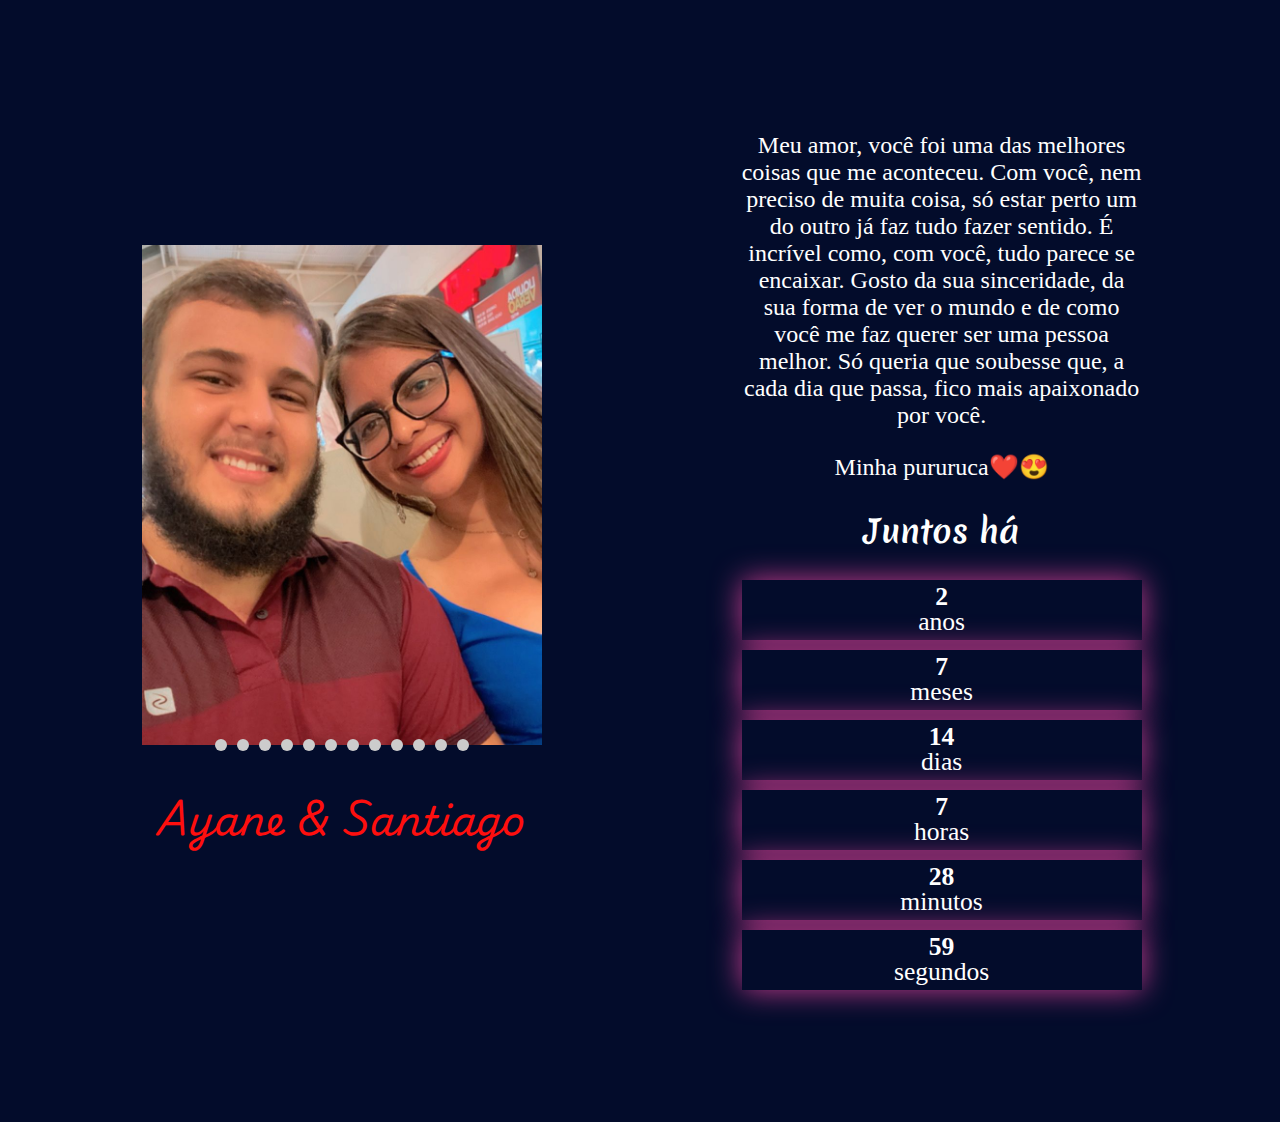
==== ayane-santiago.html @ 1ca5203e "Iserir Ayane e Santiago" ====
<!DOCTYPE html>
<html lang="en">
<head>
    <meta charset="UTF-8">
    <meta name="viewport" content="width=device-width, initial-scale=1.0">
    <title>Document</title>
    <link rel="stylesheet" href="style.css">
    <link rel="preconnect" href="https://fonts.googleapis.com">
    <link rel="preconnect" href="https://fonts.gstatic.com" crossorigin><link href="https://fonts.googleapis.com/css2?family=Merienda:wght@300..900&family=Playwrite+DK+Loopet:wght@100..400&family=Rouge+Script&display=swap" rel="stylesheet">
    <link href="https://fonts.googleapis.com/css2?family=Merienda:wght@300..900&family=Rouge+Script&display=swap" rel="stylesheet">
</head>
<body>
    <div class="container">
        <div class="carrossel-geral">
            <div class="carrossel-container">
                <div class="carrossel-imagens" id="carrosselImagens">
                    <!-- As imagens serão carregadas aqui pelo JavaScript -->
                </div>
                <button class="botao-prev" id="prevBtn"></button>
                <button class="botao-next" id="nextBtn"></button>
            </div>

            <!-- Contador de bolinhas -->
            <div class="contador" id="contador"></div>
          

            <h1>Ayane & Santiago</h1>
        </div>

        <div class="contador-container">
            <p>Meu amor, você foi uma das melhores coisas que me aconteceu. Com você, nem preciso de muita coisa, só estar perto um do outro já faz tudo fazer sentido. É incrível como, com você, tudo parece se encaixar. Gosto da sua sinceridade, da sua forma de ver o mundo e de como você me faz querer ser uma pessoa melhor. Só queria que soubesse que, a cada dia que passa, fico mais apaixonado por você.</p>
            <p>Minha pururuca❤️😍</p>
            
            <h2>Juntos há</h2>
            <p>
                <div class="valor"><span id="anos">0</span><br> anos</div>
                <div class="valor"><span id="meses">0</span><br> meses</div>
                <div class="valor"><span id="dias">0</span><br> dias</div>
                <div class="valor"><span id="horas">0</span><br> horas</div>
                <div class="valor"><span id="minutos">0</span><br> minutos</div>
                <div class="valor"><span id="segundos">0</span><br> segundos</div>
            </p>
        </div>
    </div>

    <script>
        //**************    CARROSSEL DE IMAGENS   **************\\
        // Diretório das imagens
        const diretorioImagens = 'imagens/ayane-santiago/';
        const quantidadeImagens = 12; // Quantidade de imagens no diretório

        // Função para carregar as imagens no carrossel
        function carregarImagens() {
            const carrosselImagens = document.getElementById('carrosselImagens');
            const contador = document.getElementById('contador');
            
            // Carregar as imagens
            for (let i = 1; i <= quantidadeImagens; i++) {
                const img = document.createElement('img');
                img.src = `${diretorioImagens}img${i}.jpeg`;  // Nome das imagens: img1.jpg, img2.jpg, ...
                img.alt = `Imagem ${i}`;
                carrosselImagens.appendChild(img);
            }
            
            // Clonar a primeira imagem no final para criar o loop infinito
            const primeiraImagem = carrosselImagens.firstElementChild.cloneNode();
            carrosselImagens.appendChild(primeiraImagem);
            
            // Adicionar as bolinhas de contador
            for (let i = 0; i < quantidadeImagens; i++) {
                const bolinha = document.createElement('div');
                bolinha.classList.add('bolinha');
                contador.appendChild(bolinha);
            }
        }

        // Função para mover para a próxima imagem
        let indiceAtual = 0;
        function proximaImagem() {
            const carrosselImagens = document.getElementById('carrosselImagens');
            const imagens = carrosselImagens.children;

            // Atualizar o índice, garantindo que seja circular
            indiceAtual = (indiceAtual + 1) % imagens.length;
            
            // Quando atingir a última imagem (imagem clonada), reiniciar o carrossel de forma invisível
            if (indiceAtual === imagens.length - 1) {
                setTimeout(() => {
                    carrosselImagens.style.transition = 'none'; // Desativar transição para um "salto"
                    carrosselImagens.style.transform = `translateX(0%)`; // Voltar ao início
                    indiceAtual = 0; // Reiniciar o índice
                }, 1000); // Esperar um pouco para que a transição atual termine
            } else {
                carrosselImagens.style.transition = 'transform 1s ease-in-out'; // Ativar a transição suave
            }

            // Aplicar a transição para mover para a próxima imagem
            carrosselImagens.style.transform = `translateX(-${indiceAtual * 100}%)`;

            // Atualizar as bolinhas
            atualizarBolinhas();
        }

        // Função para mover para a imagem anterior
        function imagemAnterior() {
            const carrosselImagens = document.getElementById('carrosselImagens');
            const imagens = carrosselImagens.children;

            // Atualizar o índice, garantindo que seja circular
            indiceAtual = (indiceAtual - 1 + imagens.length) % imagens.length;
            carrosselImagens.style.transform = `translateX(-${indiceAtual * 100}%)`;

            // Atualizar as bolinhas
            atualizarBolinhas();
        }

        // Atualizar as bolinhas de contador
        function atualizarBolinhas() {
            const bolinhas = document.querySelectorAll('.bolinha');
            indiceBolinha = indiceAtual - 1
            bolinhas.forEach((bolinha, index) => {
                bolinha.classList.toggle('active', index === indiceBolinha);
            });
        }

        // Navegação manual (anterior e próximo)
        document.getElementById('nextBtn').addEventListener('click', proximaImagem);
        document.getElementById('prevBtn').addEventListener('click', imagemAnterior);

        // Configurar o carrossel para avançar automaticamente a cada 3 segundos
        setInterval(proximaImagem, 3000);

        // Carregar as imagens quando a página for carregada
        window.onload = carregarImagens;

        // Função para tratar o swipe (arrastar para os lados)
        let touchStartX = 0;
        let touchEndX = 0;

        const carrosselContainer = document.querySelector('.carrossel-container');
        carrosselContainer.addEventListener('touchstart', (event) => {
            touchStartX = event.changedTouches[0].screenX;
        });

        carrosselContainer.addEventListener('touchend', (event) => {
            touchEndX = event.changedTouches[0].screenX;

            if (touchStartX - touchEndX > 50) {
                proximaImagem(); // Deslizar para a esquerda
            } else if (touchEndX - touchStartX > 50) {
                imagemAnterior(); // Deslizar para a direita
            }
        });


        //**************    CONTADOR DE TEMPO   **************\\
        // Definir a data e hora de referência (25/12/2023 15:45:32)
        const dataReferencia = new Date(2023, 11, 25, 0, 0, 0); // Meses são baseados em 0 (novembro é 11)

        // Função para atualizar o contador de tempo
        function atualizarContador() {
            const agora = new Date();
            const tempoDecorrido = agora - dataReferencia; // Em milissegundos

            // Calcular a diferença em anos, meses, dias, horas, minutos e segundos
            const anos = Math.floor(tempoDecorrido / (1000 * 60 * 60 * 24 * 365));
            const meses = Math.floor(tempoDecorrido / (1000 * 60 * 60 * 24 * 30)) % 12;
            const dias = Math.floor(tempoDecorrido / (1000 * 60 * 60 * 24)) % 30;
            const horas = Math.floor(tempoDecorrido / (1000 * 60 * 60)) % 24;
            const minutos = Math.floor(tempoDecorrido / (1000 * 60)) % 60;
            const segundos = Math.floor(tempoDecorrido / 1000) % 60;

            // Atualizar os valores nos spans
            document.getElementById("anos").textContent = anos;
            document.getElementById("meses").textContent = meses;
            document.getElementById("dias").textContent = dias;
            document.getElementById("horas").textContent = horas;
            document.getElementById("minutos").textContent = minutos;
            document.getElementById("segundos").textContent = segundos;
        }

        // Chamar a função para atualizar o contador a cada segundo
        setInterval(atualizarContador, 1000);

        // Chamar a função uma vez para garantir que os valores estejam atualizados ao carregar a página
        atualizarContador();


    </script>
</body>
</html>
---- style.css ----
body {
    width: 99%;
    padding: 100px 0px;
    background-color: #030C2B;
}

.container {
    display: grid;
    grid-template-columns: 1fr 1fr;
    margin: auto;
    min-width: 840px;
    max-width: 1200px;
    margin: auto;
}

.carrossel-geral, .contador-container {
    width: 400px;
    color: white;
    margin: auto;
}

/* Estilo básico do carrossel */

h1 {
    font-weight: bolder;
    font-size: 2.5em;
    font-family: "Playwrite DK Loopet", cursive;
    text-align: center;
    color: #FE0F0E;
}

h2 {
    font-family: "Merienda", cursive;
    font-weight: bolder;
    font-size: 2em;
    text-align: center;
}

p {
    font-size: 1.5em;
    text-align: center;
}

.carrossel-container {
    position: relative;
    width: 400px;
    height: 500px;
    margin: auto;
    overflow: hidden;
}

.carrossel-imagens {
    display: flex;
    transition: transform 1s ease-in-out;
}

.carrossel-imagens img {
    width: 100%;
    height: 100%;
    object-fit: cover;
}


/* Estilo das bolinhas de contador */
.contador {
    display: flex;
    justify-content: center;
    position: relative;
    top: -6px;
}

.bolinha {
    width: 12px;
    height: 12px;
    margin: 0 5px;
    border-radius: 50%;
    background-color: #ccc;
    transition: background-color 0.8s;
}

.bolinha.active {
    background-color: #FE0F0E;
}

.valor {
    width: 400px;
    height: 60px;
    align-items: center;
    justify-content: center;
    display: grid;
    margin: 10px auto;
    align-content: center;
    text-align: center;
    line-height: 0.5;
    font-size: 1.6em;
    background-color: #030C2B;
    color: white;
    box-shadow: 0px 0px 30px #c93c8e;
}


span {
    font-weight: bold;
}

@media screen and (max-width: 839px) {
    .container {
        display: grid;
        grid-template-columns: 1fr;
        min-width: 400px;
    }
}
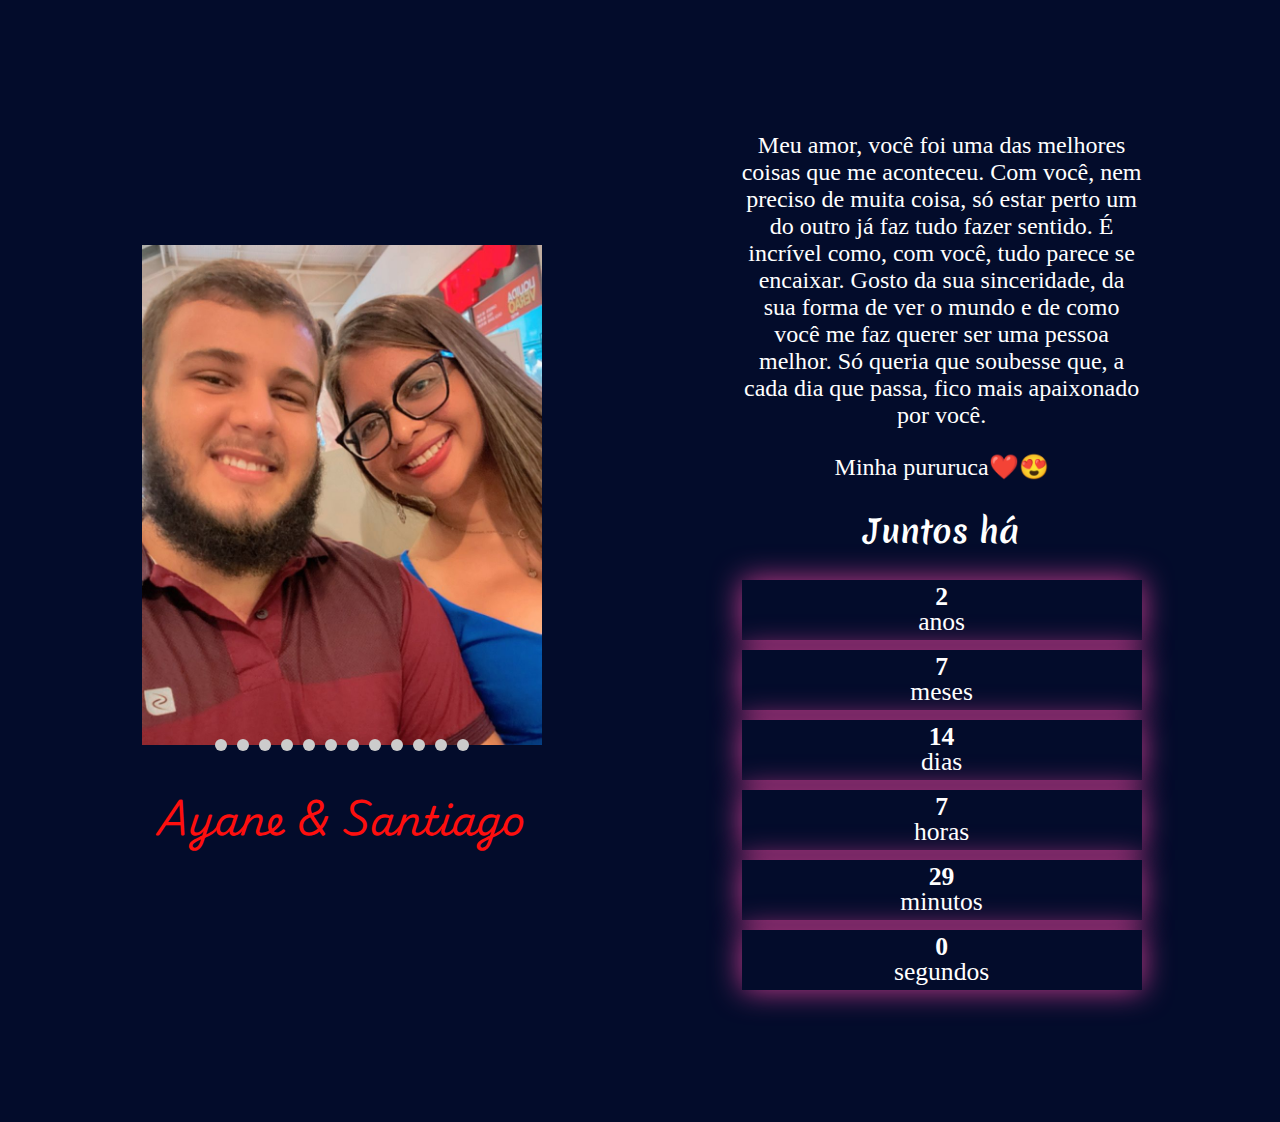
==== commit 2216e07e: "Editar Ayane e Santiago" ====
--- a/ayane-santiago.html
+++ b/ayane-santiago.html
@@ -3,7 +3,7 @@
 <head>
     <meta charset="UTF-8">
     <meta name="viewport" content="width=device-width, initial-scale=1.0">
-    <title>Document</title>
+    <title>Ayane & Santiago</title>
     <link rel="stylesheet" href="style.css">
     <link rel="preconnect" href="https://fonts.googleapis.com">
     <link rel="preconnect" href="https://fonts.gstatic.com" crossorigin><link href="https://fonts.googleapis.com/css2?family=Merienda:wght@300..900&family=Playwrite+DK+Loopet:wght@100..400&family=Rouge+Script&display=swap" rel="stylesheet">
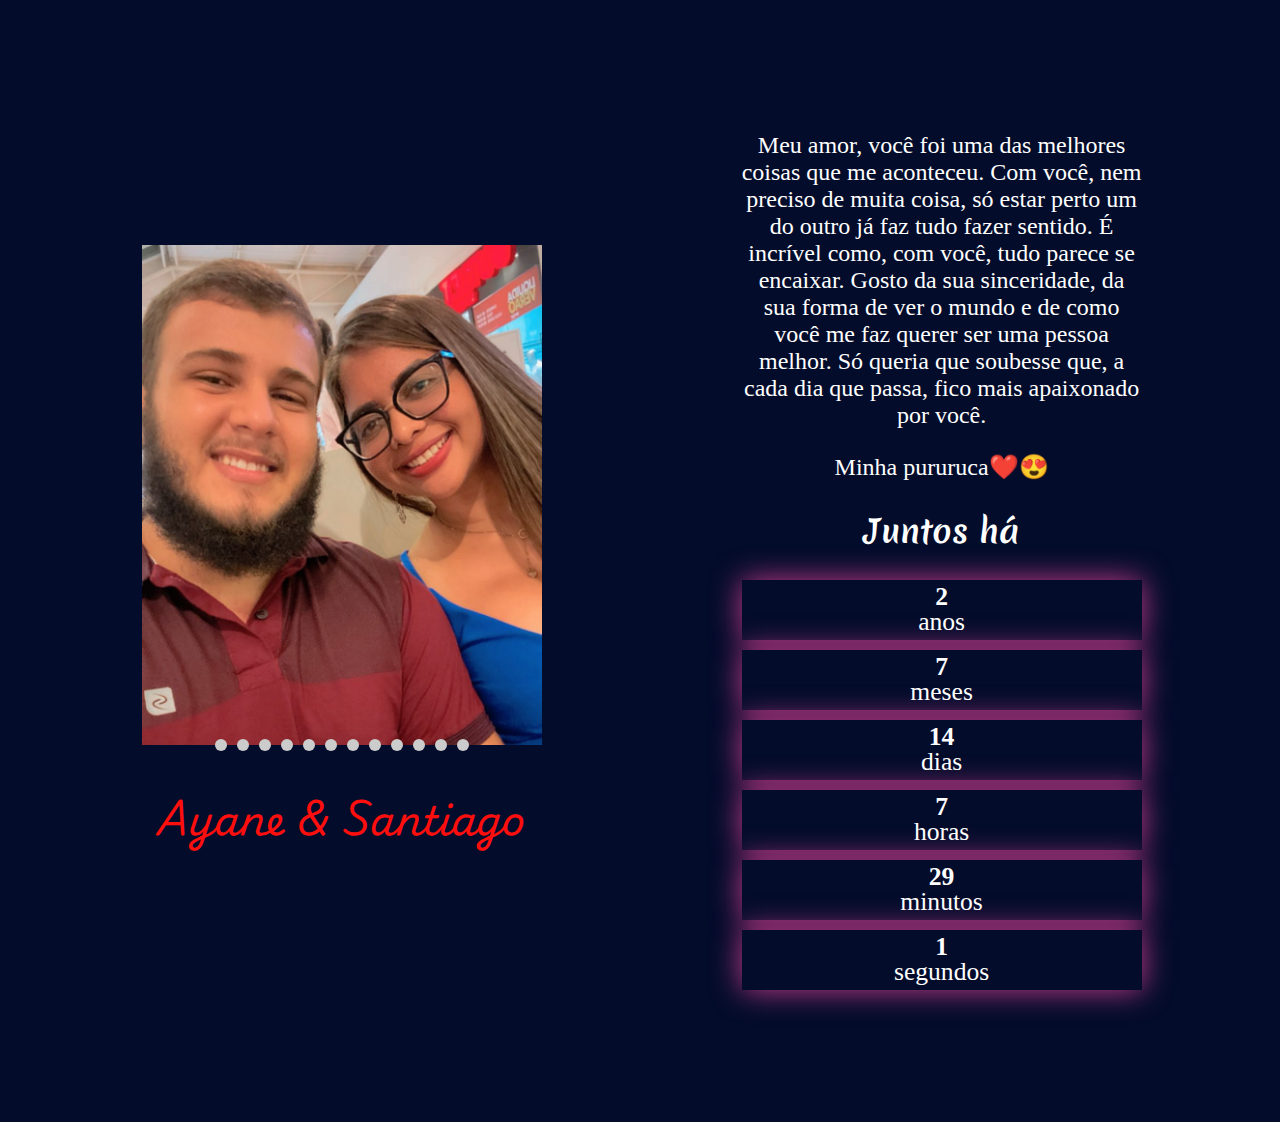
==== commit 9307c007: "Editar Ayane e Santiago" ====
--- a/ayane-santiago.html
+++ b/ayane-santiago.html
@@ -8,6 +8,7 @@
     <link rel="preconnect" href="https://fonts.googleapis.com">
     <link rel="preconnect" href="https://fonts.gstatic.com" crossorigin><link href="https://fonts.googleapis.com/css2?family=Merienda:wght@300..900&family=Playwrite+DK+Loopet:wght@100..400&family=Rouge+Script&display=swap" rel="stylesheet">
     <link href="https://fonts.googleapis.com/css2?family=Merienda:wght@300..900&family=Rouge+Script&display=swap" rel="stylesheet">
+    <link rel="shortcut icon" href="./imagens/coracao.webp" type="image/x-icon">
 </head>
 <body>
     <div class="container">
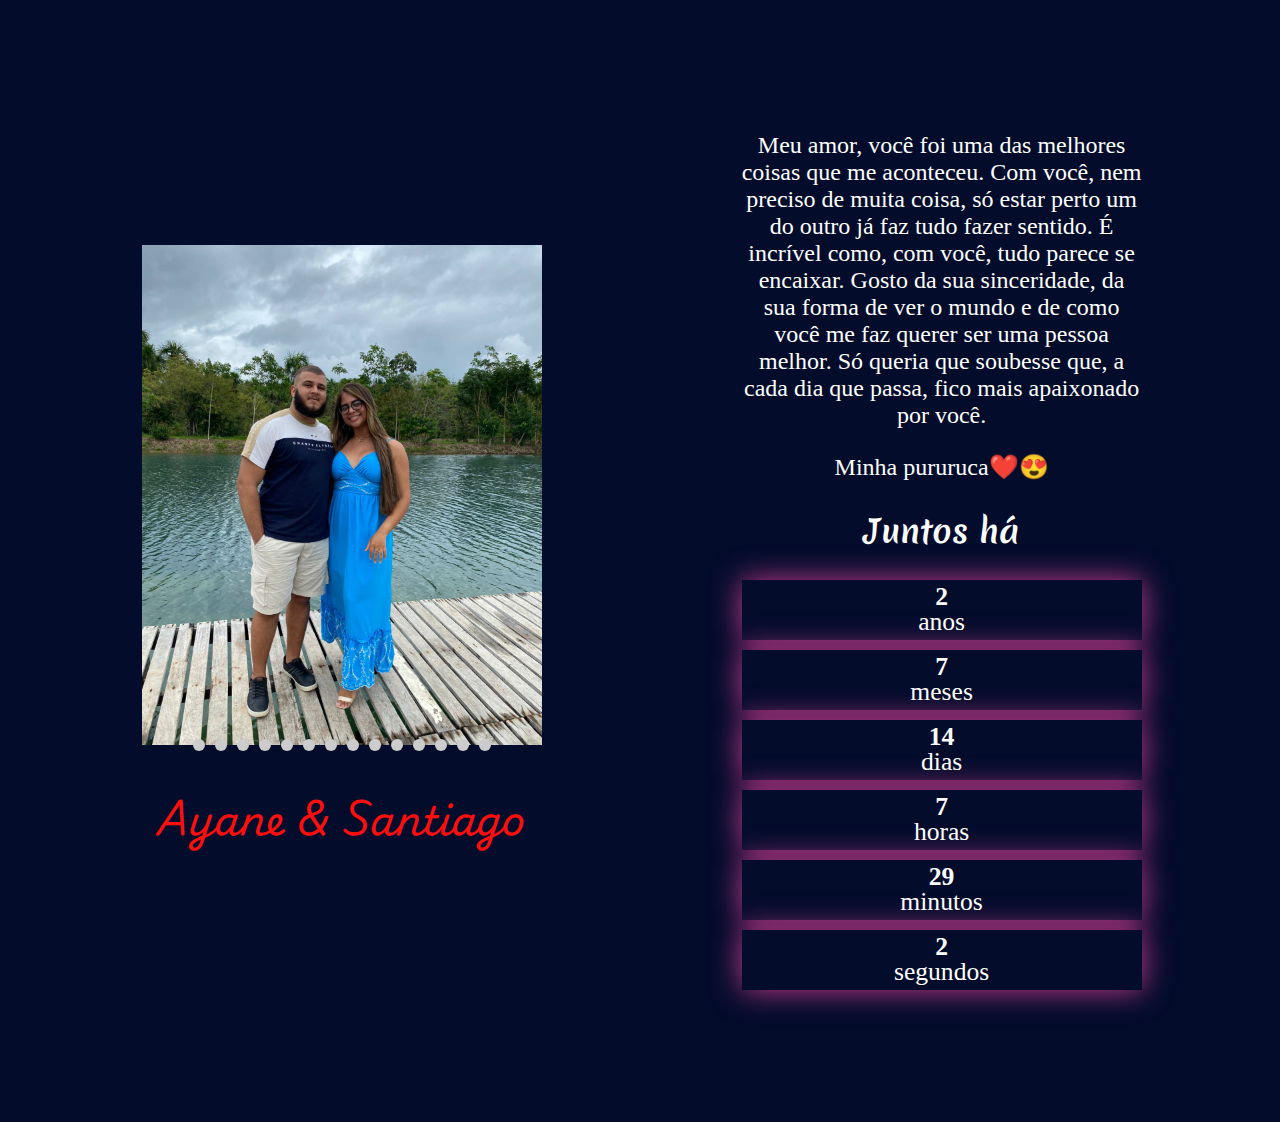
==== commit b9561596: "Editar Ayane e Santiago" ====
--- a/ayane-santiago.html
+++ b/ayane-santiago.html
@@ -48,7 +48,7 @@
         //**************    CARROSSEL DE IMAGENS   **************\\
         // Diretório das imagens
         const diretorioImagens = 'imagens/ayane-santiago/';
-        const quantidadeImagens = 12; // Quantidade de imagens no diretório
+        const quantidadeImagens = 14; // Quantidade de imagens no diretório
 
         // Função para carregar as imagens no carrossel
         function carregarImagens() {
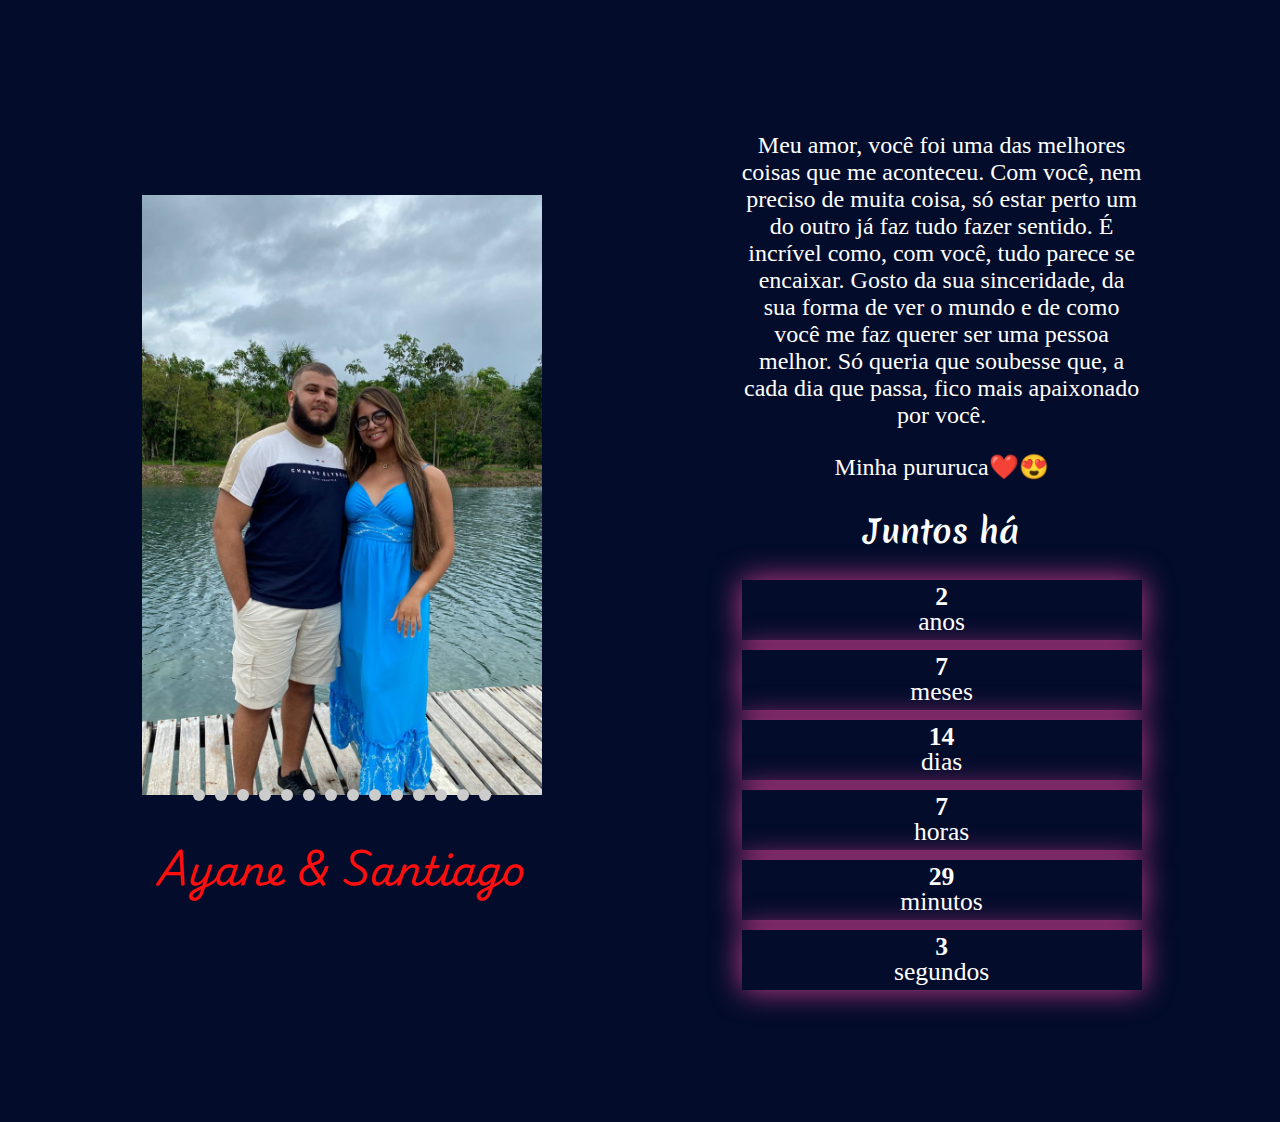
==== commit f1eb1b38: "Update ayane-santiago.html" ====
--- a/ayane-santiago.html
+++ b/ayane-santiago.html
@@ -165,7 +165,7 @@
 
             // Calcular a diferença em anos, meses, dias, horas, minutos e segundos
             const anos = Math.floor(tempoDecorrido / (1000 * 60 * 60 * 24 * 365));
-            const meses = Math.floor(tempoDecorrido / (1000 * 60 * 60 * 24 * 30)) % 12;
+            const meses = Math.floor(tempoDecorrido / (1000 * 60 * 60 * 24 * 30.416666667)) % 12;
             const dias = Math.floor(tempoDecorrido / (1000 * 60 * 60 * 24)) % 30;
             const horas = Math.floor(tempoDecorrido / (1000 * 60 * 60)) % 24;
             const minutos = Math.floor(tempoDecorrido / (1000 * 60)) % 60;
@@ -189,4 +189,4 @@
 
     </script>
 </body>
-</html>+</html>
--- a/style.css
+++ b/style.css
@@ -44,7 +44,7 @@
 .carrossel-container {
     position: relative;
     width: 400px;
-    height: 500px;
+    height: 600px;
     margin: auto;
     overflow: hidden;
 }
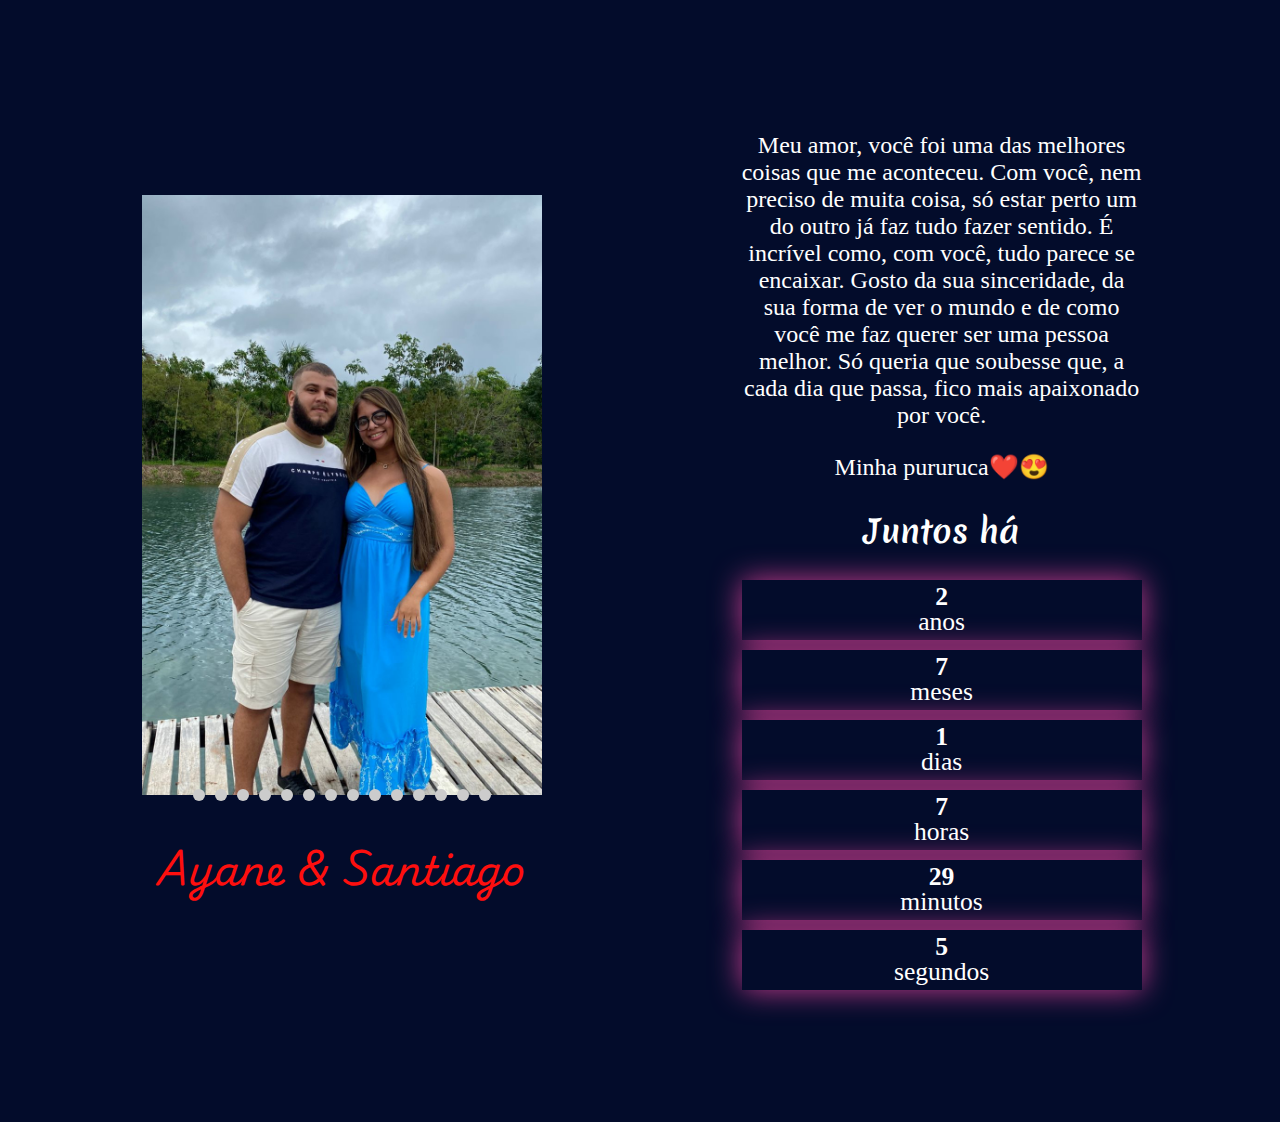
==== commit 0a313937: "Atualizar hora Ayane Santiago" ====
--- a/ayane-santiago.html
+++ b/ayane-santiago.html
@@ -155,22 +155,45 @@
 
 
         //**************    CONTADOR DE TEMPO   **************\\
-        // Definir a data e hora de referência (25/12/2023 15:45:32)
-        const dataReferencia = new Date(2023, 11, 25, 0, 0, 0); // Meses são baseados em 0 (novembro é 11)
-
+        // Definir a data e hora de referência (25/12/2023 00:00:00)
+        const dataReferencia = new Date(2023, 11, 25, 0, 0, 0); // Meses são baseados em 0 (dezembro é 11)
+        
         // Função para atualizar o contador de tempo
         function atualizarContador() {
             const agora = new Date();
-            const tempoDecorrido = agora - dataReferencia; // Em milissegundos
-
-            // Calcular a diferença em anos, meses, dias, horas, minutos e segundos
-            const anos = Math.floor(tempoDecorrido / (1000 * 60 * 60 * 24 * 365));
-            const meses = Math.floor(tempoDecorrido / (1000 * 60 * 60 * 24 * 30.416666667)) % 12;
-            const dias = Math.floor(tempoDecorrido / (1000 * 60 * 60 * 24)) % 30;
-            const horas = Math.floor(tempoDecorrido / (1000 * 60 * 60)) % 24;
-            const minutos = Math.floor(tempoDecorrido / (1000 * 60)) % 60;
-            const segundos = Math.floor(tempoDecorrido / 1000) % 60;
-
+            
+            // Cálculo detalhado usando diferenças de data
+            let anos = agora.getFullYear() - dataReferencia.getFullYear();
+            let meses = agora.getMonth() - dataReferencia.getMonth();
+            let dias = agora.getDate() - dataReferencia.getDate();
+            let horas = agora.getHours() - dataReferencia.getHours();
+            let minutos = agora.getMinutes() - dataReferencia.getMinutes();
+            let segundos = agora.getSeconds() - dataReferencia.getSeconds();
+        
+            // Ajustar as diferenças negativas
+            if (segundos < 0) {
+                segundos += 60;
+                minutos -= 1;
+            }
+            if (minutos < 0) {
+                minutos += 60;
+                horas -= 1;
+            }
+            if (horas < 0) {
+                horas += 24;
+                dias -= 1;
+            }
+            if (dias < 0) {
+                // Ajustar o número de dias com base no mês anterior
+                const mesAnterior = new Date(agora.getFullYear(), agora.getMonth(), 0);
+                dias += mesAnterior.getDate();
+                meses -= 1;
+            }
+            if (meses < 0) {
+                meses += 12;
+                anos -= 1;
+            }
+        
             // Atualizar os valores nos spans
             document.getElementById("anos").textContent = anos;
             document.getElementById("meses").textContent = meses;
@@ -179,13 +202,12 @@
             document.getElementById("minutos").textContent = minutos;
             document.getElementById("segundos").textContent = segundos;
         }
-
+        
         // Chamar a função para atualizar o contador a cada segundo
         setInterval(atualizarContador, 1000);
-
+        
         // Chamar a função uma vez para garantir que os valores estejam atualizados ao carregar a página
         atualizarContador();
-
 
     </script>
 </body>
